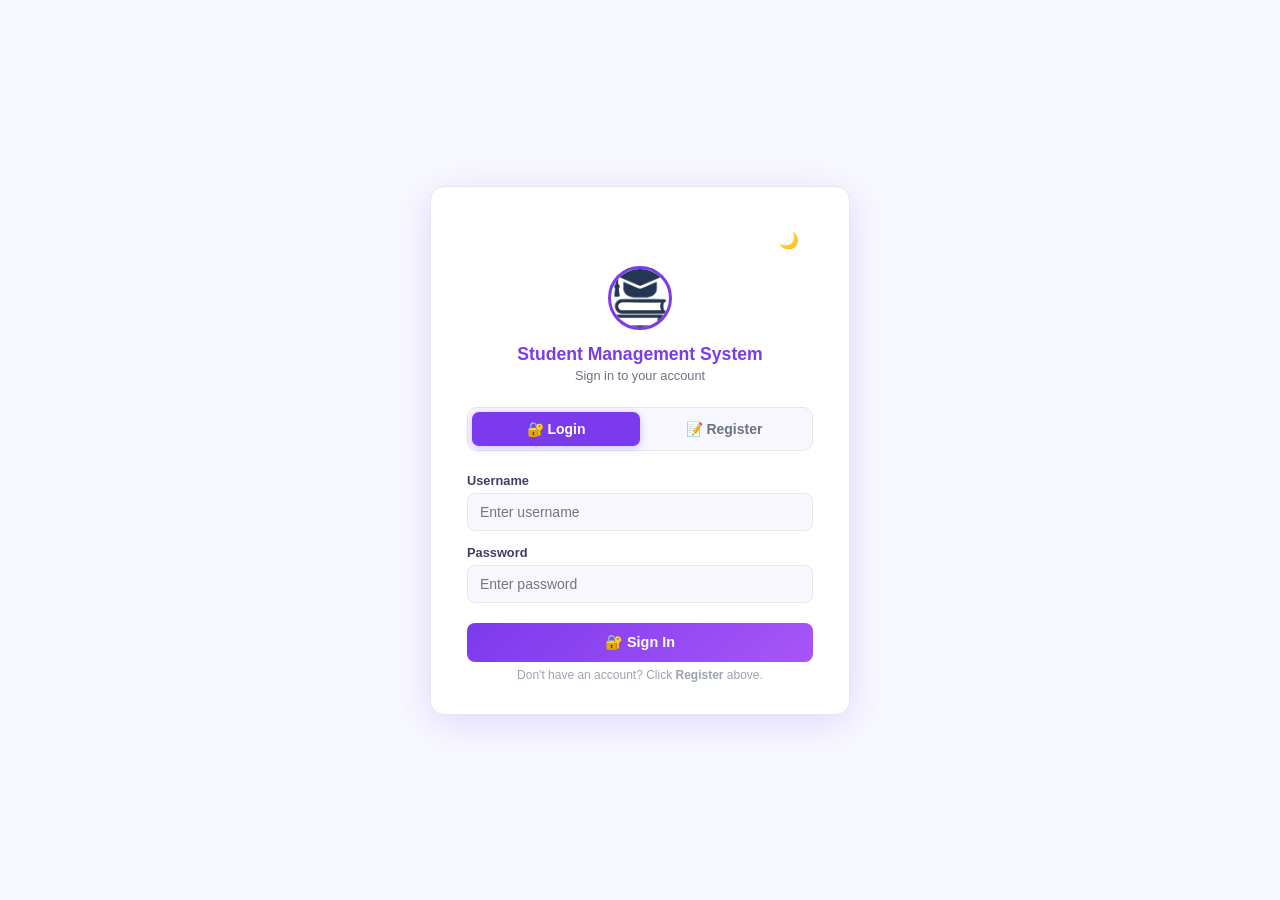
==== login.html @ 1869df89 "SMS_ frontend" ====
<!DOCTYPE html>
<html lang="en">
<head>
    <meta charset="UTF-8">
    <meta name="viewport" content="width=device-width, initial-scale=1.0">
    <title>Login — Student Management System</title>
    <link rel="stylesheet" href="style.css">
    <link rel="icon" href="header_icon.jpg" type="image/x-icon">
    <style>
        .login-wrapper {
            min-height: 100vh;
            display: flex;
            align-items: center;
            justify-content: center;
            padding: 24px;
        }

        .login-card {
            background: var(--card-bg);
            border-radius: var(--radius);
            box-shadow: 0 8px 40px rgba(124, 58, 237, 0.18);
            padding: 36px 36px 32px;
            width: 100%;
            max-width: 420px;
            border: 1px solid var(--border);
            animation: slideUp 0.25s ease;
        }

        .theme-top {
            display: flex;
            justify-content: flex-end;
            margin-bottom: 8px;
        }

        .theme-top button {
            background: rgba(124,58,237,0.1);
            border: 1.5px solid var(--border);
            color: var(--text);
            padding: 6px 12px;
            border-radius: 8px;
            cursor: pointer;
            font-size: 0.9rem;
        }

        .login-logo {
            text-align: center;
            margin-bottom: 24px;
        }

        .login-logo img {
            width: 64px;
            height: 64px;
            border-radius: 50%;
            border: 3px solid var(--primary);
            object-fit: cover;
        }

        .login-logo h2 {
            font-size: 1.1rem;
            font-weight: 800;
            color: var(--primary);
            margin-top: 10px;
        }

        .login-logo p {
            font-size: 0.8rem;
            color: #6b7280;
            margin-top: 3px;
        }

        /* Tab switcher */
        .tab-row {
            display: flex;
            background: var(--input-bg);
            border-radius: 10px;
            padding: 4px;
            margin-bottom: 22px;
            border: 1.5px solid var(--border);
        }

        .tab-btn {
            flex: 1;
            padding: 9px;
            border: none;
            background: transparent;
            border-radius: 7px;
            font-size: 0.875rem;
            font-weight: 600;
            cursor: pointer;
            color: #6b7280;
            transition: all 0.2s;
        }

        .tab-btn.active {
            background: var(--primary);
            color: white;
            box-shadow: 0 2px 8px rgba(124,58,237,0.3);
        }

        /* Alert boxes */
        .alert {
            border-radius: 8px;
            padding: 10px 14px;
            font-size: 0.85rem;
            font-weight: 600;
            margin-bottom: 14px;
            display: none;
        }

        .alert-error   { background: #fee2e2; color: #dc2626; }
        .alert-success { background: #dcfce7; color: #166534; }

        body.dark .alert-error   { background: #450a0a; color: #fca5a5; }
        body.dark .alert-success { background: #14532d; color: #86efac; }

        /* Hide/show panels */
        .panel { display: none; }
        .panel.active { display: block; }

        /* Divider */
        .divider {
            text-align: center;
            font-size: 0.75rem;
            color: #9ca3af;
            margin: 6px 0 0;
        }
    </style>
</head>
<body>

<div class="login-wrapper">
    <div class="login-card">

        <div class="theme-top">
            <button id="theme" title="Toggle dark mode">🌙</button>
        </div>

        <div class="login-logo">
            <img src="header_icon.jpg" alt="Logo">
            <h2>Student Management System</h2>
            <p id="card-subtitle">Sign in to your account</p>
        </div>

        <!-- Tab switcher -->
        <div class="tab-row">
            <button class="tab-btn active" id="tab-login" onclick="switchTab('login')">🔐 Login</button>
            <button class="tab-btn"        id="tab-register" onclick="switchTab('register')">📝 Register</button>
        </div>

        <!-- ===== LOGIN PANEL ===== -->
        <div class="panel active" id="panel-login">
            <div class="alert alert-error" id="login-error"></div>

            <div class="form-group">
                <label for="login-username">Username</label>
                <input type="text" id="login-username" placeholder="Enter username" autocomplete="username">
            </div>

            <div class="form-group">
                <label for="login-password">Password</label>
                <input type="password" id="login-password" placeholder="Enter password" autocomplete="current-password">
            </div>

            <div class="form-actions" style="margin-top:20px;">
                <button class="btn-primary" id="login-btn" onclick="doLogin()">🔐 Sign In</button>
            </div>

            <p class="divider">Don't have an account? Click <strong>Register</strong> above.</p>
        </div>

        <!-- ===== REGISTER PANEL ===== -->
        <div class="panel" id="panel-register">
            <div class="alert alert-error"   id="reg-error"></div>
            <div class="alert alert-success" id="reg-success"></div>

            <div class="form-group">
                <label for="reg-username">Username</label>
                <input type="text" id="reg-username" placeholder="Choose a username">
            </div>

            <div class="form-group">
                <label for="reg-password">Password</label>
                <input type="password" id="reg-password" placeholder="Choose a password">
            </div>

            <div class="form-group">
                <label for="reg-confirm">Confirm Password</label>
                <input type="password" id="reg-confirm" placeholder="Re-enter password">
            </div>

            <div class="form-actions" style="margin-top:20px;">
                <button class="btn-primary" id="reg-btn" onclick="doRegister()">📝 Create Account</button>
            </div>

            <p class="divider">Already have an account? Click <strong>Login</strong> above.</p>
        </div>

    </div>
</div>

<script>
    const AUTH_URL = "http://localhost:8080/api/auth";

    // ── Theme ──────────────────────────────────────────
    const themeBtn = document.getElementById("theme");
    themeBtn.addEventListener("click", () => {
        document.body.classList.toggle("dark");
        const isDark = document.body.classList.contains("dark");
        localStorage.setItem("theme", isDark ? "dark" : "light");
        themeBtn.textContent = isDark ? "☀️" : "🌙";
    });
    if (localStorage.getItem("theme") === "dark") {
        document.body.classList.add("dark");
        themeBtn.textContent = "☀️";
    }

    // ── Redirect if already logged in ─────────────────
    if (localStorage.getItem("sms_token")) {
        window.location.href = "index.html";
    }

    // ── Tab switcher ───────────────────────────────────
    function switchTab(tab) {
        document.getElementById("panel-login").classList.toggle("active", tab === "login");
        document.getElementById("panel-register").classList.toggle("active", tab === "register");
        document.getElementById("tab-login").classList.toggle("active", tab === "login");
        document.getElementById("tab-register").classList.toggle("active", tab === "register");
        document.getElementById("card-subtitle").textContent =
            tab === "login" ? "Sign in to your account" : "Create a new account";
        clearAlerts();
    }

    function clearAlerts() {
        ["login-error","reg-error","reg-success"].forEach(id => {
            const el = document.getElementById(id);
            el.style.display = "none";
            el.textContent = "";
        });
    }

    function showAlert(id, msg) {
        const el = document.getElementById(id);
        el.textContent = msg;
        el.style.display = "block";
    }

    // ── Enter key support ──────────────────────────────
    document.getElementById("login-password").addEventListener("keydown", e => {
        if (e.key === "Enter") doLogin();
    });
    document.getElementById("reg-confirm").addEventListener("keydown", e => {
        if (e.key === "Enter") doRegister();
    });

    // ── LOGIN ──────────────────────────────────────────
    async function doLogin() {
        const username = document.getElementById("login-username").value.trim();
        const password = document.getElementById("login-password").value.trim();
        const btn = document.getElementById("login-btn");

        clearAlerts();

        if (!username || !password) {
            showAlert("login-error", "Please enter both username and password.");
            return;
        }

        btn.textContent = "Signing in…";
        btn.disabled = true;

        try {
            const res = await fetch(AUTH_URL + "/login", {
                method: "POST",
                headers: { "Content-Type": "application/json" },
                body: JSON.stringify({ username, password })
            });

            if (res.ok) {
                const data = await res.json();
                localStorage.setItem("sms_token", data.token);
                localStorage.setItem("sms_user", data.username);
                window.location.href = "index.html";
            } else {
                showAlert("login-error", "Invalid username or password.");
            }
        } catch {
            showAlert("login-error", "Cannot connect to server. Make sure the backend is running.");
        } finally {
            btn.textContent = "🔐 Sign In";
            btn.disabled = false;
        }
    }

    // ── REGISTER ───────────────────────────────────────
    async function doRegister() {
        const username = document.getElementById("reg-username").value.trim();
        const password = document.getElementById("reg-password").value.trim();
        const confirm  = document.getElementById("reg-confirm").value.trim();
        const btn = document.getElementById("reg-btn");

        clearAlerts();

        if (!username || !password || !confirm) {
            showAlert("reg-error", "All fields are required.");
            return;
        }
        if (password.length < 6) {
            showAlert("reg-error", "Password must be at least 6 characters.");
            return;
        }
        if (password !== confirm) {
            showAlert("reg-error", "Passwords do not match.");
            return;
        }

        btn.textContent = "Creating account…";
        btn.disabled = true;

        try {
            const res = await fetch(AUTH_URL + "/register", {
                method: "POST",
                headers: { "Content-Type": "application/json" },
                body: JSON.stringify({ username, password })
            });

            if (res.ok) {
                showAlert("reg-success", "✅ Account created! You can now log in.");
                document.getElementById("reg-username").value = "";
                document.getElementById("reg-password").value = "";
                document.getElementById("reg-confirm").value  = "";
                // Auto switch to login tab after 1.5s
                setTimeout(() => switchTab("login"), 1500);
            } else {
                const msg = await res.text();
                showAlert("reg-error", msg || "Registration failed. Username may already exist.");
            }
        } catch {
            showAlert("reg-error", "Cannot connect to server. Make sure the backend is running.");
        } finally {
            btn.textContent = "📝 Create Account";
            btn.disabled = false;
        }
    }
</script>

</body>
</html>
---- style.css ----
/* ========== CSS VARIABLES (COLORS PRESERVED) ========== */
:root {
    --primary: #7c3aed;
    --secondary: #a855f7;
    --accent: #f0abfc;
    --bg: #f8f9ff;
    --text: #1e1b4b;
    --card-bg: #ffffff;
    --border: #e5e7eb;
    --shadow: 0 4px 20px rgba(124, 58, 237, 0.10);
    --radius: 14px;
    --input-bg: #f8f7ff;
}

/* ========== RESET ========== */
*, *::before, *::after {
    margin: 0;
    padding: 0;
    box-sizing: border-box;
}

body {
    font-family: 'Segoe UI', Arial, sans-serif;
    background: var(--bg);
    background-image: url('bg.png');
    background-size: cover;
    background-position: center;
    background-attachment: fixed;
    color: var(--text);
    min-height: 100vh;
}

body::before {
    content: '';
    position: fixed;
    inset: 0;
    background: rgba(248, 249, 255, 0.82);
    z-index: -1;
}

body.dark::before {
    background: rgba(10, 10, 26, 0.93);
}

/* ========== HEADER ========== */
header {
    display: flex;
    align-items: center;
    gap: 14px;
    padding: 0 28px;
    height: 64px;
    background: var(--primary);
    color: white;
    box-shadow: 0 3px 14px rgba(124, 58, 237, 0.25);
    position: sticky;
    top: 0;
    z-index: 100;
}

#header_logo {
    width: 38px;
    height: 38px;
    border-radius: 50%;
    border: 2px solid rgba(255,255,255,0.5);
    object-fit: cover;
    flex-shrink: 0;
}

header h1 {
    font-size: 1.15rem;
    font-weight: 700;
    letter-spacing: 0.3px;
    flex: 1;
}

#theme {
    background: rgba(255,255,255,0.18);
    border: 1.5px solid rgba(255,255,255,0.35);
    color: white;
    padding: 7px 13px;
    border-radius: 8px;
    cursor: pointer;
    font-size: 1rem;
    transition: background 0.2s;
}

#theme:hover {
    background: rgba(255,255,255,0.30);
}

/* ========== NAVBAR ========== */
nav {
    display: flex;
    justify-content: space-between;
    align-items: center;
    background: var(--secondary);
    padding: 0 28px;
    height: 50px;
    position: relative;
}

nav ul {
    list-style: none;
    display: flex;
    gap: 6px;
}

nav ul li a {
    text-decoration: none;
    color: white;
    font-weight: 600;
    font-size: 0.875rem;
    padding: 6px 14px;
    border-radius: 7px;
    transition: background 0.2s;
    display: block;
}

nav ul li a:hover, nav ul li a.active {
    background: var(--primary);
}

/* ========== SEARCH BAR ========== */
.Search-container {
    position: absolute;
    left: 50%;
    transform: translateX(-50%);
    display: flex;
    align-items: center;
    gap: 6px;
    background: rgba(255,255,255,0.18);
    border: 1.5px solid rgba(255,255,255,0.35);
    border-radius: 9px;
    padding: 4px 6px 4px 4px;
}

#searchType {
    padding: 6px 8px;
    border: none;
    border-radius: 6px;
    outline: none;
    cursor: pointer;
    font-size: 0.8rem;
    background: white;
    color: var(--text);
}

#searchInput {
    padding: 6px 10px;
    border: none;
    border-radius: 6px;
    outline: none;
    font-size: 0.875rem;
    background: white;
    color: var(--text);
    width: 170px;
}

#Searchbtn {
    padding: 6px 11px;
    border: none;
    background: white;
    cursor: pointer;
    border-radius: 6px;
    font-size: 1rem;
    transition: background 0.2s, transform 0.15s;
}

#Searchbtn:hover {
    background: var(--accent);
    transform: scale(1.06);
}

/* Search dropdown */
#Search-results {
    display: none;
    position: absolute;
    top: calc(100% + 8px);
    left: 50%;
    transform: translateX(-50%);
    background: var(--card-bg);
    color: var(--text);
    border-radius: var(--radius);
    box-shadow: 0 8px 30px rgba(124, 58, 237, 0.18);
    padding: 16px;
    width: 92vw;
    max-width: 950px;
    z-index: 999;
    overflow-x: auto;
    border: 1.5px solid var(--accent);
}

#Search-results p {
    color: #e74c3c;
    font-weight: 600;
    text-align: center;
    padding: 8px;
}

#Search-results table {
    width: 100%;
    margin: 0;
    border-collapse: collapse;
}

#Search-results table th {
    background: var(--primary);
    color: white;
    padding: 10px 12px;
    font-size: 0.82rem;
    text-align: center;
}

#Search-results table td {
    padding: 8px 12px;
    text-align: center;
    color: var(--text);
    border-bottom: 1px solid var(--border);
    font-size: 0.85rem;
}

/* ========== MAIN CONTENT WRAPPER ========== */
.page-content {
    max-width: 1300px;
    margin: 0 auto;
    padding: 28px 24px 40px;
}

/* ========== STATS ROW ========== */
.stats-row {
    display: flex;
    gap: 16px;
    margin-bottom: 26px;
    flex-wrap: wrap;
}

.stat-card {
    background: var(--card-bg);
    border-radius: var(--radius);
    box-shadow: var(--shadow);
    padding: 18px 26px;
    display: flex;
    align-items: center;
    gap: 14px;
    min-width: 180px;
    border-left: 4px solid var(--primary);
}

.stat-icon {
    width: 44px;
    height: 44px;
    border-radius: 10px;
    background: linear-gradient(135deg, var(--primary), var(--secondary));
    display: flex;
    align-items: center;
    justify-content: center;
    font-size: 1.3rem;
    flex-shrink: 0;
}

.stat-info h3 {
    font-size: 1.55rem;
    font-weight: 800;
    color: var(--primary);
    line-height: 1;
}

.stat-info p {
    font-size: 0.78rem;
    color: #6b7280;
    margin-top: 3px;
    font-weight: 500;
}

/* ========== SECTION TITLE ========== */
.section-header {
    display: flex;
    align-items: center;
    justify-content: space-between;
    margin-bottom: 14px;
}

.section-title {
    font-size: 1rem;
    font-weight: 700;
    color: var(--text);
    display: flex;
    align-items: center;
    gap: 8px;
}

.section-title::before {
    content: '';
    display: inline-block;
    width: 4px;
    height: 18px;
    background: var(--primary);
    border-radius: 4px;
}

/* ========== TABLE CARD ========== */
.table-card {
    background: var(--card-bg);
    border-radius: var(--radius);
    box-shadow: var(--shadow);
    overflow: hidden;
    border: 1px solid var(--border);
}

.table-scroll {
    overflow-x: auto;
}

table {
    width: 100%;
    border-collapse: collapse;
}

thead tr {
    background: linear-gradient(90deg, var(--primary) 0%, var(--secondary) 100%);
}

th {
    color: white;
    padding: 13px 14px;
    font-size: 0.8rem;
    font-weight: 600;
    text-align: center;
    letter-spacing: 0.3px;
    white-space: nowrap;
}

td {
    padding: 11px 14px;
    text-align: center;
    border-bottom: 1px solid var(--border);
    font-size: 0.855rem;
    color: var(--text);
}

tbody tr:last-child td {
    border-bottom: none;
}

tbody tr:hover {
    background: #f5f0ff;
}

tbody tr:hover td {
    color: var(--primary);
}

/* ========== ACTION BUTTONS ========== */
.edit-btn, .delete-btn {
    padding: 5px 13px;
    border: none;
    border-radius: 6px;
    font-size: 0.8rem;
    font-weight: 600;
    cursor: pointer;
    transition: opacity 0.18s, transform 0.15s;
}

.edit-btn {
    background: linear-gradient(135deg, var(--primary), var(--secondary));
    color: white;
}

.delete-btn {
    background: #fee2e2;
    color: #dc2626;
    border: 1px solid #fca5a5;
}

.edit-btn:hover, .delete-btn:hover {
    opacity: 0.85;
    transform: scale(1.05);
}

/* ========== UPDATE MODAL OVERLAY ========== */
.update-form {
    position: fixed;
    inset: 0;
    background: rgba(30, 27, 75, 0.55);
    display: none;
    justify-content: center;
    align-items: center;
    z-index: 200;
    padding: 20px;
    backdrop-filter: blur(2px);
}

.update-form form {
    background: var(--card-bg);
    padding: 28px 30px;
    border-radius: var(--radius);
    width: 100%;
    max-width: 500px;
    box-shadow: 0 16px 50px rgba(124, 58, 237, 0.22);
    max-height: 90vh;
    overflow-y: auto;
    animation: slideUp 0.22s ease;
}

@keyframes slideUp {
    from { transform: translateY(20px); opacity: 0; }
    to   { transform: translateY(0);    opacity: 1; }
}

/* ========== FORM STYLES (shared: add + update) ========== */
form h2.form-title {
    font-size: 1.05rem;
    font-weight: 700;
    color: var(--primary);
    margin-bottom: 18px;
    padding-bottom: 12px;
    border-bottom: 1.5px solid var(--border);
}

.form-group {
    margin-bottom: 14px;
}

.form-group label {
    display: block;
    font-size: 0.8rem;
    font-weight: 600;
    color: var(--text);
    margin-bottom: 5px;
    opacity: 0.85;
}

.form-group input,
.form-group select {
    width: 100%;
    padding: 10px 12px;
    border: 1.5px solid var(--border);
    border-radius: 8px;
    font-size: 0.875rem;
    background: var(--input-bg);
    color: var(--text);
    outline: none;
    transition: border-color 0.2s, box-shadow 0.2s;
}

.form-group input:focus,
.form-group select:focus {
    border-color: var(--primary);
    box-shadow: 0 0 0 3px rgba(124, 58, 237, 0.12);
}

/* Raw form fallback (for forms not using .form-group) */
form label {
    display: block;
    font-size: 0.8rem;
    font-weight: 600;
    margin-top: 12px;
    margin-bottom: 4px;
    opacity: 0.85;
}
form input, form select {
    width: 100%;
    padding: 10px 12px;
    border: 1.5px solid var(--border);
    border-radius: 8px;
    font-size: 0.875rem;
    background: var(--input-bg);
    color: var(--text);
    outline: none;
    transition: border-color 0.2s;
}
form input:focus, form select:focus {
    border-color: var(--primary);
    box-shadow: 0 0 0 3px rgba(124, 58, 237, 0.12);
}

.form-actions {
    display: flex;
    gap: 10px;
    margin-top: 20px;
}

.btn-primary {
    flex: 1;
    padding: 11px;
    background: linear-gradient(135deg, var(--primary), var(--secondary));
    color: white;
    border: none;
    border-radius: 8px;
    font-size: 0.9rem;
    font-weight: 700;
    cursor: pointer;
    transition: opacity 0.2s, transform 0.15s;
}

.btn-primary:hover {
    opacity: 0.88;
    transform: translateY(-1px);
}

.btn-outline {
    padding: 11px 18px;
    background: transparent;
    color: var(--primary);
    border: 1.5px solid var(--primary);
    border-radius: 8px;
    font-size: 0.875rem;
    font-weight: 600;
    cursor: pointer;
    transition: background 0.2s;
}

.btn-outline:hover {
    background: #f5f0ff;
}

.btn-ghost {
    padding: 11px 18px;
    background: #f3f4f6;
    color: #4b5563;
    border: none;
    border-radius: 8px;
    font-size: 0.875rem;
    font-weight: 600;
    cursor: pointer;
    transition: background 0.2s;
}

.btn-ghost:hover {
    background: #e5e7eb;
}

/* ========== ADD PAGE CARD ========== */
.add-page-wrapper {
    display: flex;
    justify-content: center;
    align-items: flex-start;
    padding: 36px 24px 48px;
}

.add-card {
    background: var(--card-bg);
    border-radius: var(--radius);
    box-shadow: var(--shadow);
    padding: 32px 34px;
    width: 100%;
    max-width: 520px;
    border: 1px solid var(--border);
}

.add-card .card-header {
    display: flex;
    align-items: center;
    gap: 12px;
    margin-bottom: 24px;
    padding-bottom: 16px;
    border-bottom: 1.5px solid var(--border);
}

.add-card .card-header .card-icon {
    width: 44px;
    height: 44px;
    background: linear-gradient(135deg, var(--primary), var(--secondary));
    border-radius: 11px;
    display: flex;
    align-items: center;
    justify-content: center;
    font-size: 1.3rem;
    flex-shrink: 0;
}

.add-card .card-header h2 {
    font-size: 1.1rem;
    font-weight: 700;
    color: var(--text);
}

.add-card .card-header p {
    font-size: 0.78rem;
    color: #6b7280;
    margin-top: 2px;
}

/* ========== EMPTY STATE ========== */
.empty-state {
    text-align: center;
    padding: 50px 20px;
    color: #9ca3af;
}

.empty-state .empty-icon {
    font-size: 3rem;
    margin-bottom: 12px;
}

.empty-state p {
    font-size: 0.9rem;
}

/* ========== FOOTER ========== */
footer {
    text-align: center;
    padding: 16px;
    background: var(--primary);
    color: rgba(255,255,255,0.9);
    font-size: 0.8rem;
    margin-top: auto;
}

/* ========== DARK MODE ========== */
body.dark {
    --bg: #0f172a;
    --text: #e2e8f0;
    --card-bg: #1e293b;
    --border: #334155;
    --input-bg: #0f172a;
    --shadow: 0 4px 20px rgba(0,0,0,0.35);
}

body.dark header { background: #1e1b4b; }
body.dark nav    { background: #1e1b4b; }
body.dark footer { background: #1e1b4b; }

body.dark tbody tr:hover { background: #1e1b4b; }
body.dark tbody tr:hover td { color: var(--accent); }

body.dark .stat-card { border-left-color: var(--secondary); }
body.dark .stat-info h3 { color: var(--accent); }

body.dark .btn-ghost { background: #334155; color: var(--text); }
body.dark .btn-ghost:hover { background: #475569; }

body.dark .btn-outline { border-color: var(--secondary); color: var(--secondary); }
body.dark .btn-outline:hover { background: rgba(168, 85, 247, 0.12); }

body.dark .delete-btn { background: #3b1111; color: #f87171; border-color: #7f1d1d; }

body.dark #Search-results { background: #1e293b; color: var(--text); border-color: #334155; }
body.dark #Search-results td { color: var(--text); border-bottom-color: #334155; }
body.dark #Search-results p { color: #f87171; }

body.dark .Search-container { background: rgba(255,255,255,0.08); border-color: rgba(255,255,255,0.18); }
body.dark #searchType,
body.dark #searchInput,
body.dark #Searchbtn { background: #1e293b; color: var(--text); border: 1px solid #334155; }

/* ========== RESPONSIVE ========== */
@media (max-width: 768px) {
    header h1 { font-size: 0.95rem; }

    nav {
        flex-direction: column;
        height: auto;
        padding: 8px 16px;
        gap: 8px;
    }

    .Search-container {
        position: static;
        transform: none;
        flex-wrap: wrap;
        background: transparent;
        border: none;
        padding: 0;
    }

    #searchInput { width: 130px; }

    .page-content { padding: 16px 12px 32px; }

    th, td { font-size: 0.75rem; padding: 9px 8px; }

    .stats-row { gap: 10px; }
    .stat-card { padding: 14px 16px; min-width: unset; flex: 1; }

    .add-card { padding: 22px 18px; }
    .form-actions { flex-direction: column; }
}

/* ========== FORM GRID ========== */
.form-grid {
    display: grid;
    grid-template-columns: 1fr 1fr;
    gap: 0 18px;
}
.form-full { grid-column: 1 / -1; }
@media (max-width: 600px) { .form-grid { grid-template-columns: 1fr; } }

/* ========== INLINE FORM CARD (marks / fees / attendance) ========== */
.inline-form-card {
    background: var(--card-bg);
    border-radius: var(--radius);
    box-shadow: var(--shadow);
    padding: 20px 24px 16px;
    margin-bottom: 10px;
    border: 1px solid var(--border);
}

/* ========== FILTER GROUP ========== */
.filter-group {
    display: flex;
    align-items: center;
    gap: 8px;
    flex-wrap: wrap;
}
.filter-group input,
.filter-group select {
    padding: 7px 10px;
    border: 1.5px solid var(--border);
    border-radius: 7px;
    font-size: 0.82rem;
    background: var(--card-bg);
    color: var(--text);
    outline: none;
}
.filter-group input:focus,
.filter-group select:focus {
    border-color: var(--primary);
}

/* ========== STATUS BADGES ========== */
.badge {
    display: inline-block;
    padding: 3px 10px;
    border-radius: 20px;
    font-size: 0.75rem;
    font-weight: 700;
    letter-spacing: 0.3px;
}
.badge-green  { background: #dcfce7; color: #166534; }
.badge-yellow { background: #fef9c3; color: #854d0e; }
.badge-red    { background: #fee2e2; color: #991b1b; }
body.dark .badge-green  { background: #14532d; color: #86efac; }
body.dark .badge-yellow { background: #422006; color: #fde68a; }
body.dark .badge-red    { background: #450a0a; color: #fca5a5; }

/* ========== TOAST NOTIFICATION ========== */
.toast {
    display: none;
    position: fixed;
    bottom: 28px;
    right: 28px;
    padding: 13px 22px;
    border-radius: 10px;
    font-size: 0.875rem;
    font-weight: 600;
    background: var(--primary);
    color: white;
    box-shadow: 0 6px 20px rgba(124,58,237,0.3);
    z-index: 9999;
    animation: fadeIn 0.2s ease;
}
.toast.error { background: #dc2626; box-shadow: 0 6px 20px rgba(220,38,38,0.3); }
@keyframes fadeIn { from { opacity:0; transform:translateY(10px); } to { opacity:1; transform:translateY(0); } }

/* dark filter inputs */
body.dark .filter-group input,
body.dark .filter-group select {
    background: var(--input-bg);
    border-color: var(--border);
    color: var(--text);
}
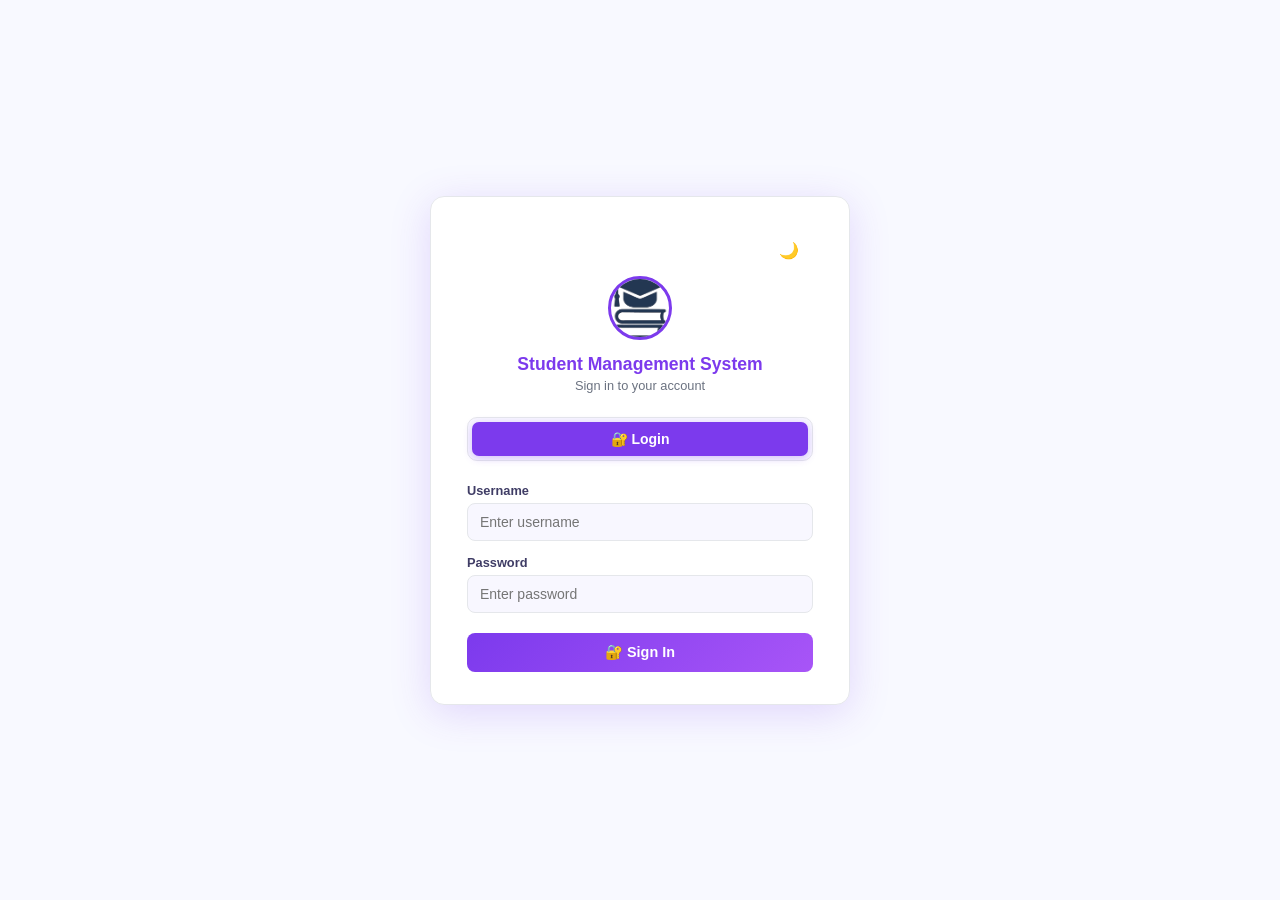
==== commit 64bb5905: "ui: hide register tab since admin account is already created" ====
--- a/login.html
+++ b/login.html
@@ -144,7 +144,7 @@
         <!-- Tab switcher -->
         <div class="tab-row">
             <button class="tab-btn active" id="tab-login" onclick="switchTab('login')">🔐 Login</button>
-            <button class="tab-btn"        id="tab-register" onclick="switchTab('register')">📝 Register</button>
+            <!-- Register disabled: admin account already created -->
         </div>
 
         <!-- ===== LOGIN PANEL ===== -->
@@ -165,7 +165,7 @@
                 <button class="btn-primary" id="login-btn" onclick="doLogin()">🔐 Sign In</button>
             </div>
 
-            <p class="divider">Don't have an account? Click <strong>Register</strong> above.</p>
+
         </div>
 
         <!-- ===== REGISTER PANEL ===== -->
@@ -199,7 +199,7 @@
 </div>
 
 <script>
-    const AUTH_URL = "http://localhost:8080/api/auth";
+    const AUTH_URL = "https://advanced-sms-backend.onrender.com/api/auth";
 
     // ── Theme ──────────────────────────────────────────
     const themeBtn = document.getElementById("theme");
